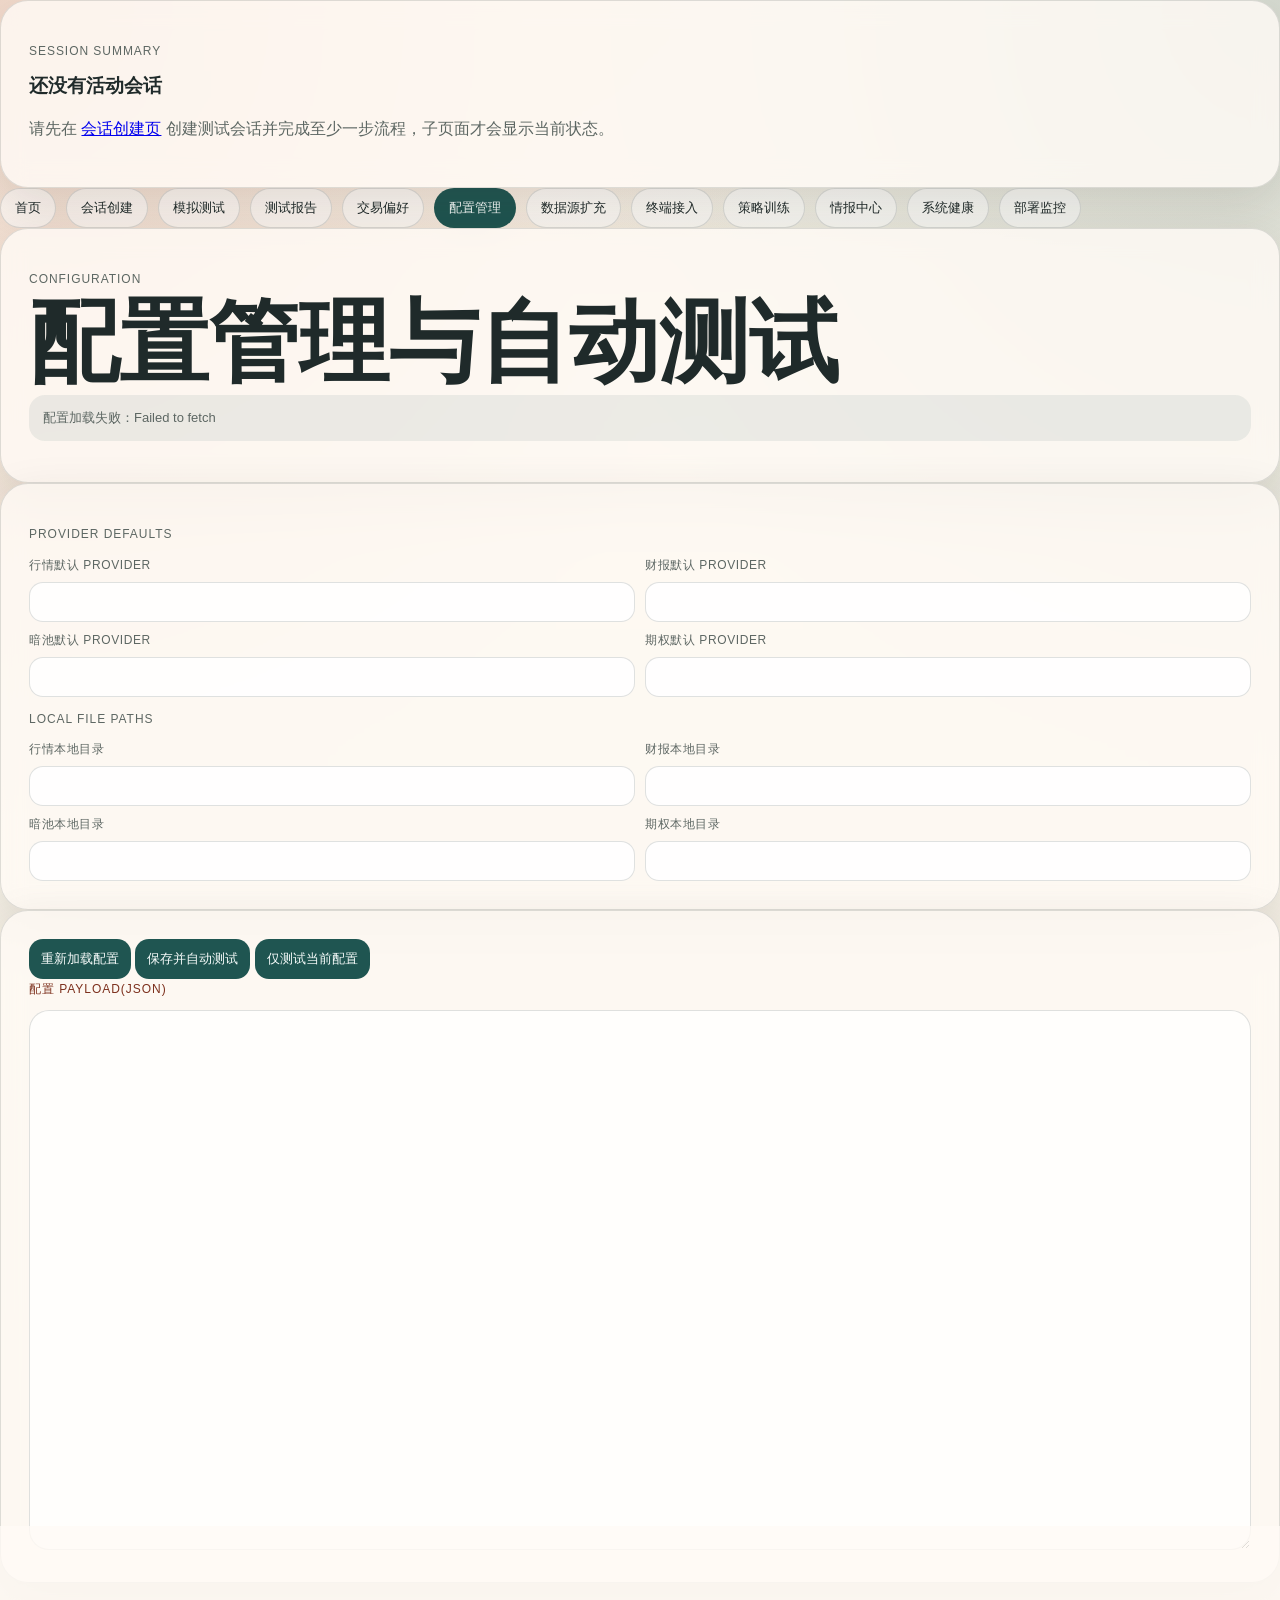
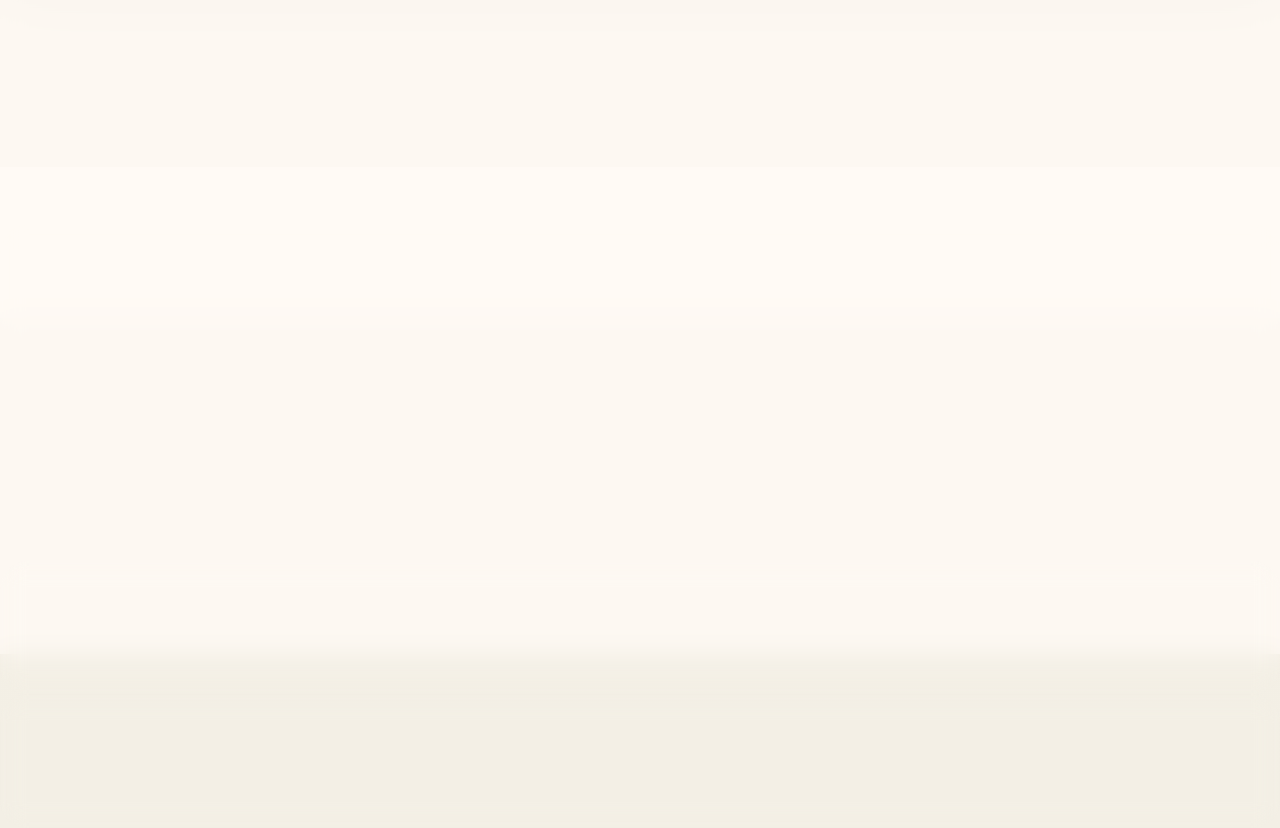
==== src/sentinel_alpha/webapp/static/pages/configuration.html @ 7ab1cf51 "个人交易助手" ====
<!doctype html>
<html lang="zh-CN">
<head>
  <meta charset="utf-8" />
  <meta name="viewport" content="width=device-width, initial-scale=1" />
  <title>配置管理 | Sentinel-Alpha</title>
  <link rel="stylesheet" href="../styles.css" />
</head>
<body>
  <main class="page-shell">
    <section data-shell="summary"></section>
    <nav class="shell-nav" data-shell="nav"></nav>

    <section class="panel">
      <p class="eyebrow">Configuration</p>
      <h1>配置管理与自动测试</h1>
      <p class="profiler-note" id="config-note">加载当前配置中。</p>
    </section>

    <section class="panel">
      <p class="eyebrow">Provider Defaults</p>
      <div class="trade-config">
        <label class="config-field">
          <span>行情默认 Provider</span>
          <input id="cfg-market-default" type="text" value="" />
        </label>
        <label class="config-field">
          <span>财报默认 Provider</span>
          <input id="cfg-fundamentals-default" type="text" value="" />
        </label>
        <label class="config-field">
          <span>暗池默认 Provider</span>
          <input id="cfg-dark-pool-default" type="text" value="" />
        </label>
        <label class="config-field">
          <span>期权默认 Provider</span>
          <input id="cfg-options-default" type="text" value="" />
        </label>
      </div>
      <p class="eyebrow">Local File Paths</p>
      <div class="trade-config">
        <label class="config-field">
          <span>行情本地目录</span>
          <input id="cfg-market-local-path" type="text" value="" />
        </label>
        <label class="config-field">
          <span>财报本地目录</span>
          <input id="cfg-fundamentals-local-path" type="text" value="" />
        </label>
        <label class="config-field">
          <span>暗池本地目录</span>
          <input id="cfg-dark-pool-local-path" type="text" value="" />
        </label>
        <label class="config-field">
          <span>期权本地目录</span>
          <input id="cfg-options-local-path" type="text" value="" />
        </label>
      </div>
    </section>

    <section class="panel">
      <div class="button-row">
        <button id="reload-config">重新加载配置</button>
        <button id="save-config">保存并自动测试</button>
        <button id="test-config">仅测试当前配置</button>
      </div>
      <label for="config-editor" class="eyebrow">配置 Payload(JSON)</label>
      <textarea id="config-editor" class="config-editor" spellcheck="false"></textarea>
    </section>

    <section class="panel">
      <p class="eyebrow">Single Checks</p>
      <h2>单项测试</h2>
      <div class="button-row">
        <button id="test-sec-provider">只测 SEC</button>
        <button id="test-finra-provider">只测 FINRA</button>
        <button id="test-yahoo-options-provider">只测 Yahoo Options</button>
      </div>
      <ul id="config-single-test-results" class="result-list">
        <li>等待单项测试。</li>
      </ul>
    </section>

    <section class="panel">
      <p class="eyebrow">Generated Source Candidates</p>
      <h2>数据源扩充候选项</h2>
      <p class="profiler-note">这里会自动展示“数据源扩充页”生成的适配器候选，可一键挂入配置，或直接设为该分类默认 Provider。</p>
      <div id="config-generated-candidates" class="candidate-grid">
        <article class="candidate-card">
          <strong>当前还没有候选项。</strong>
          <p>请先到数据源扩充页生成至少一个适配器方案。</p>
        </article>
      </div>
    </section>

    <section class="two-column-grid">
      <section class="panel">
        <p class="eyebrow">Validation Summary</p>
        <ul id="config-validation-summary" class="result-list">
          <li>等待配置测试。</li>
        </ul>
      </section>
      <section class="panel">
        <p class="eyebrow">Validation Checks</p>
        <ul id="config-validation-checks" class="result-list">
          <li>等待配置测试。</li>
        </ul>
      </section>
    </section>
  </main>
  <script src="../session-shell.js"></script>
  <script src="../page-configuration.js"></script>
</body>
</html>
---- src/sentinel_alpha/webapp/static/styles.css ----
:root {
  --bg: #f3efe5;
  --panel: rgba(255, 251, 245, 0.8);
  --ink: #1f2a2a;
  --muted: #5d6763;
  --line: rgba(31, 42, 42, 0.14);
  --accent: #c85c3f;
  --accent-deep: #7c2f1c;
  --sand: #dfc9a2;
  --teal: #1f5551;
  --shadow: 0 18px 50px rgba(50, 42, 31, 0.12);
}

* {
  box-sizing: border-box;
}

body {
  margin: 0;
  font-family: "Noto Sans SC", sans-serif;
  color: var(--ink);
  background:
    radial-gradient(circle at top left, rgba(200, 92, 63, 0.18), transparent 30%),
    radial-gradient(circle at top right, rgba(31, 85, 81, 0.16), transparent 28%),
    linear-gradient(180deg, #f8f3e8 0%, var(--bg) 100%);
}

.page {
  width: min(1180px, calc(100% - 32px));
  margin: 0 auto;
  padding: 40px 0 72px;
}

.shell-header {
  display: grid;
  gap: 16px;
  margin-bottom: 24px;
}

.shell-nav {
  display: flex;
  flex-wrap: wrap;
  gap: 10px;
}

.shell-link {
  text-decoration: none;
  color: var(--ink);
  border: 1px solid var(--line);
  border-radius: 999px;
  padding: 10px 14px;
  background: rgba(255, 255, 255, 0.58);
  font-family: "Space Grotesk", sans-serif;
  font-size: 13px;
}

.shell-link-active {
  background: var(--teal);
  color: #f6fbf9;
  border-color: transparent;
}

.shell-summary-panel {
  display: grid;
  gap: 18px;
}

.shell-kv-grid {
  display: grid;
  grid-template-columns: repeat(2, minmax(0, 1fr));
  gap: 14px;
}

.shell-kv-grid span {
  display: block;
  font-size: 12px;
  color: var(--muted);
  text-transform: uppercase;
  letter-spacing: 0.08em;
  font-family: "Space Grotesk", sans-serif;
}

.shell-kv-grid strong {
  display: block;
  margin-top: 6px;
  font-size: 14px;
  line-height: 1.5;
  word-break: break-word;
}

.page-grid {
  display: grid;
  gap: 24px;
}

.hero,
.grid,
.panel {
  animation: rise 0.7s ease both;
}

.hero {
  display: grid;
  grid-template-columns: 1.4fr 0.9fr;
  gap: 24px;
  align-items: stretch;
  margin-bottom: 24px;
}

.hero-copy,
.hero-panel,
.panel {
  border: 1px solid var(--line);
  border-radius: 28px;
  background: var(--panel);
  backdrop-filter: blur(12px);
  box-shadow: var(--shadow);
}

.hero-copy {
  padding: 36px;
}

.brand-lockup,
.shell-brand {
  display: flex;
  align-items: center;
  gap: 16px;
}

.brand-logo {
  width: 88px;
  height: 88px;
  object-fit: cover;
  border-radius: 22px;
  border: 1px solid rgba(31, 42, 42, 0.08);
  box-shadow: 0 10px 24px rgba(31, 42, 42, 0.12);
  background: rgba(255, 255, 255, 0.65);
}

.shell-logo {
  width: 56px;
  height: 56px;
  object-fit: cover;
  border-radius: 16px;
  border: 1px solid rgba(31, 42, 42, 0.08);
  box-shadow: 0 8px 20px rgba(31, 42, 42, 0.1);
  background: rgba(255, 255, 255, 0.65);
}

.eyebrow,
.metric-label {
  font-family: "Space Grotesk", sans-serif;
  text-transform: uppercase;
  letter-spacing: 0.08em;
  color: var(--accent-deep);
  font-size: 12px;
}

h1,
h2,
h3 {
  font-family: "Space Grotesk", sans-serif;
  margin: 0;
}

h1 {
  font-size: clamp(48px, 7vw, 92px);
  line-height: 0.92;
  margin-top: 12px;
}

h2 {
  font-size: 28px;
  margin-bottom: 18px;
}

.hero-text,
.panel p,
li,
td,
th {
  color: var(--muted);
  line-height: 1.7;
}

.hero-text {
  max-width: 62ch;
  font-size: 17px;
  margin: 18px 0 0;
}

.hero-tags {
  display: flex;
  flex-wrap: wrap;
  gap: 10px;
  margin-top: 22px;
}

.hero-tags span {
  border: 1px solid var(--line);
  border-radius: 999px;
  padding: 10px 14px;
  background: rgba(255, 255, 255, 0.45);
  font-family: "Space Grotesk", sans-serif;
  font-size: 13px;
}

.hero-panel {
  display: grid;
  gap: 16px;
  padding: 24px;
}

.metric-card {
  padding: 20px;
  border-radius: 22px;
  background: linear-gradient(180deg, rgba(255, 255, 255, 0.72), rgba(250, 241, 229, 0.88));
  border: 1px solid rgba(31, 42, 42, 0.08);
}

.metric-card strong {
  display: block;
  margin-top: 10px;
  font-family: "Space Grotesk", sans-serif;
  font-size: 26px;
  color: var(--ink);
}

.grid {
  display: grid;
  gap: 24px;
  margin-bottom: 24px;
}

.two-up,
.architecture-grid {
  grid-template-columns: repeat(2, minmax(0, 1fr));
}

.panel {
  padding: 28px;
}

.candidate-grid {
  display: grid;
  gap: 16px;
}

.candidate-card {
  border: 1px solid var(--line);
  border-radius: 22px;
  padding: 18px;
  background: rgba(255, 255, 255, 0.58);
}

.candidate-card h3,
.candidate-card strong {
  color: var(--ink);
}

.code-block {
  margin: 0;
  padding: 16px;
  border-radius: 20px;
  border: 1px solid var(--line);
  background: rgba(27, 35, 35, 0.94);
  color: #eef7f3;
  overflow: auto;
  white-space: pre-wrap;
  word-break: break-word;
  font: 12px/1.6 "SFMono-Regular", "Menlo", monospace;
}

.compact-editor {
  min-height: 180px;
}

.flow-list,
.agent-list {
  margin: 0;
  padding-left: 20px;
}

.agent-list {
  columns: 2;
}

.section-head {
  display: flex;
  justify-content: space-between;
  gap: 20px;
  align-items: end;
  margin-bottom: 18px;
}

.storage-table-wrap {
  overflow-x: auto;
}

.module-card-grid {
  display: grid;
  grid-template-columns: repeat(3, minmax(0, 1fr));
  gap: 18px;
}

.module-card {
  display: block;
  text-decoration: none;
  color: inherit;
  border: 1px solid var(--line);
  border-radius: 24px;
  background: rgba(255, 255, 255, 0.58);
  padding: 22px;
  box-shadow: var(--shadow);
  transition: transform 120ms ease, border-color 120ms ease, background 120ms ease;
}

.module-card:hover {
  transform: translateY(-2px);
  border-color: rgba(31, 85, 81, 0.25);
  background: rgba(255, 255, 255, 0.72);
}

.storage-table {
  width: 100%;
  border-collapse: collapse;
}

.storage-table th,
.storage-table td {
  text-align: left;
  padding: 16px 14px;
  border-bottom: 1px solid var(--line);
}

.storage-table thead th {
  color: var(--ink);
  font-family: "Space Grotesk", sans-serif;
  font-size: 14px;
}

.accent {
  background: linear-gradient(135deg, rgba(31, 85, 81, 0.92), rgba(23, 49, 64, 0.94));
}

.accent h2,
.accent p {
  color: #eef6f2;
}

.accent-soft {
  background: linear-gradient(135deg, rgba(200, 92, 63, 0.92), rgba(124, 47, 28, 0.92));
}

.accent-soft h2,
.accent-soft p {
  color: #fff6f0;
}

.simulator-panel {
  margin-top: 24px;
  padding: 22px;
}

.workflow-panel {
  margin-top: 24px;
}

.flow-steps {
  margin-bottom: 24px;
}

.api-status-bar {
  display: flex;
  align-items: center;
  flex-wrap: wrap;
  gap: 14px;
  margin-bottom: 18px;
}

.button-disabled {
  opacity: 0.45;
  cursor: not-allowed;
  pointer-events: none;
}

.check-grid {
  display: grid;
  grid-template-columns: repeat(2, minmax(0, 1fr));
  gap: 16px;
}

.timeline-grid {
  display: grid;
  gap: 14px;
  margin-top: 14px;
}

.timeline-card {
  border: 1px solid var(--line);
  border-left: 4px solid var(--accent);
  border-radius: 18px;
  padding: 16px 18px;
  background: rgba(255, 255, 255, 0.7);
}

.timeline-card strong {
  display: block;
  color: var(--ink);
  margin-bottom: 8px;
}

.timeline-card p {
  margin: 6px 0;
}

.check-card {
  border: 1px solid var(--line);
  border-radius: 20px;
  padding: 18px;
  background: rgba(255, 255, 255, 0.68);
}

.check-head {
  display: flex;
  justify-content: space-between;
  gap: 12px;
  align-items: center;
  margin-bottom: 8px;
}

.check-summary,
.check-label,
.check-empty {
  margin: 8px 0;
}

.check-label {
  font-family: "Space Grotesk", sans-serif;
  color: var(--accent-deep);
  font-size: 12px;
  text-transform: uppercase;
  letter-spacing: 0.08em;
}

.check-list {
  margin: 8px 0 0;
  padding-left: 18px;
}

.check-pass {
  border-color: rgba(31, 85, 81, 0.18);
}

.check-warning {
  border-color: rgba(200, 92, 63, 0.3);
}

.check-fail {
  border-color: rgba(124, 47, 28, 0.38);
  background: rgba(255, 244, 240, 0.84);
}

.success-chip {
  background: var(--teal);
}

.warn-chip {
  background: #c85c3f;
}

.danger-chip {
  background: #7c2f1c;
}

.workflow-grid {
  display: grid;
  grid-template-columns: repeat(2, minmax(0, 1fr));
  gap: 24px;
  margin-bottom: 24px;
}

.simulator-head {
  margin-bottom: 18px;
}

.simulator-toolbar {
  display: flex;
  justify-content: space-between;
  gap: 18px;
  align-items: center;
  margin-bottom: 24px;
}

.scenario-picker {
  display: grid;
  gap: 8px;
  font-family: "Space Grotesk", sans-serif;
  font-size: 13px;
}

.scenario-picker select {
  min-width: 240px;
  border-radius: 14px;
  border: 1px solid var(--line);
  padding: 12px 14px;
  background: rgba(255, 255, 255, 0.65);
  color: var(--ink);
  font: inherit;
}

.config-field select {
  border-radius: 14px;
  border: 1px solid var(--line);
  padding: 12px 14px;
  background: rgba(255, 255, 255, 0.72);
  color: var(--ink);
  font-family: "Space Grotesk", sans-serif;
  font-size: 15px;
}

.chip-row {
  display: flex;
  flex-wrap: wrap;
  gap: 10px;
}

.status-chip {
  border-radius: 999px;
  padding: 10px 14px;
  background: var(--teal);
  color: #f6fbf9;
  font-family: "Space Grotesk", sans-serif;
  font-size: 13px;
}

.muted-chip {
  background: rgba(200, 92, 63, 0.92);
}

.outline-chip {
  background: transparent;
  color: var(--ink);
  border: 1px solid var(--line);
}

.simulator-grid,
.simulation-bottom {
  grid-template-columns: minmax(0, 1.45fr) minmax(320px, 0.85fr);
  align-items: start;
  margin-bottom: 18px;
}

.chart-mode-switch {
  display: flex;
  gap: 10px;
  align-items: center;
}

.chart-mode-button {
  border: 1px solid var(--line);
  background: rgba(255, 255, 255, 0.72);
  color: var(--ink);
  border-radius: 999px;
  padding: 10px 16px;
  font-family: "Space Grotesk", sans-serif;
  font-size: 13px;
  cursor: pointer;
}

.chart-mode-button.active {
  background: var(--ink);
  color: #fff;
  border-color: var(--ink);
}

.simulation-stage,
.control-panel {
  background: rgba(255, 251, 245, 0.88);
}

.simulation-stage {
  padding: 22px;
}

.chart-head,
.timeline-meta,
.noise-meta,
.metric-strip,
.profile-grid {
  display: flex;
  justify-content: space-between;
  gap: 14px;
}

.chart-head {
  align-items: start;
  margin-bottom: 14px;
}

.stage-stats {
  display: grid;
  grid-template-columns: repeat(3, minmax(70px, 1fr));
  gap: 10px;
}

.stage-stats span,
.mini-metric span,
.profile-item span {
  display: block;
  color: var(--muted);
  font-size: 12px;
  text-transform: uppercase;
  letter-spacing: 0.05em;
}

.stage-stats strong,
.mini-metric strong,
.profile-item strong {
  display: block;
  margin-top: 6px;
  font-family: "Space Grotesk", sans-serif;
  font-size: 18px;
  color: var(--ink);
}

.chart-shell {
  border: 1px solid var(--line);
  border-radius: 20px;
  padding: 10px;
  background: linear-gradient(180deg, rgba(255,255,255,0.78), rgba(246,239,228,0.82));
}

.chart-legend {
  display: flex;
  flex-wrap: wrap;
  gap: 12px;
  margin-bottom: 10px;
  font-family: "Space Grotesk", sans-serif;
  font-size: 12px;
  color: var(--muted);
}

.legend-item {
  display: inline-flex;
  align-items: center;
  gap: 8px;
}

.legend-swatch {
  width: 14px;
  height: 14px;
  border-radius: 4px;
  display: inline-block;
}

.legend-swatch.bullish {
  background: #1f5551;
}

.legend-swatch.bearish {
  background: #c85c3f;
}

.legend-swatch.volume {
  background: #85735f;
}

#price-chart {
  width: 100%;
  height: auto;
  display: block;
  cursor: crosshair;
}

#campaign-chart {
  width: 100%;
  height: auto;
  display: block;
  cursor: pointer;
}

.timeline-meta {
  margin-top: 12px;
  color: var(--muted);
  font-size: 13px;
}

.control-panel {
  display: block;
  padding: 0;
  background: transparent;
  border: 0;
  box-shadow: none;
}

.noise-card,
.headline-card,
.discussion-card,
.action-card,
.impact-card,
.result-card,
.mini-metric,
.profile-item {
  border: 1px solid var(--line);
  border-radius: 20px;
  background: rgba(255, 255, 255, 0.66);
  padding: 18px 18px 16px;
}

.action-card {
  position: sticky;
  top: 16px;
  background: linear-gradient(180deg, rgba(255,255,255,0.92), rgba(247,241,232,0.92));
  box-shadow: 0 12px 30px rgba(50, 42, 31, 0.1);
}

.noise-card strong {
  display: block;
  margin-top: 8px;
  font-size: 22px;
}

.headline-feed,
.discussion-feed {
  display: grid;
  gap: 10px;
  margin-top: 12px;
  max-height: 220px;
  overflow: auto;
  padding-right: 4px;
}

.headline-item,
.discussion-item {
  border: 1px solid var(--line);
  border-radius: 16px;
  padding: 14px;
  background: linear-gradient(180deg, rgba(255, 255, 255, 0.9), rgba(250, 246, 239, 0.92));
}

.headline-item strong,
.discussion-item strong {
  display: block;
  color: var(--ink);
  font-size: 15px;
  margin-bottom: 6px;
  line-height: 1.45;
}

.headline-item p,
.discussion-item p {
  margin: 0;
  font-size: 13px;
  line-height: 1.6;
}

.headline-item.positive,
.discussion-item.positive {
  border-color: rgba(31, 85, 81, 0.28);
  background: rgba(238, 248, 245, 0.92);
}

.headline-item.negative,
.discussion-item.negative {
  border-color: rgba(200, 92, 63, 0.32);
  background: rgba(255, 244, 240, 0.94);
}

.headline-item.neutral,
.discussion-item.neutral {
  border-color: rgba(133, 115, 95, 0.28);
  background: rgba(251, 248, 242, 0.92);
}

.item-meta {
  display: flex;
  justify-content: space-between;
  gap: 12px;
  margin-top: 8px;
  color: var(--muted);
  font-size: 12px;
  font-family: "Space Grotesk", sans-serif;
}

.feed-head {
  display: flex;
  justify-content: space-between;
  align-items: center;
  gap: 10px;
  margin-bottom: 8px;
}

.feed-source,
.feed-tag,
.feed-handle {
  display: inline-flex;
  align-items: center;
  border-radius: 999px;
  padding: 4px 8px;
  font-family: "Space Grotesk", sans-serif;
  font-size: 11px;
  line-height: 1;
}

.feed-source {
  color: var(--accent-deep);
  background: rgba(200, 92, 63, 0.12);
}

.feed-tag {
  color: var(--teal);
  background: rgba(31, 85, 81, 0.12);
}

.feed-handle {
  color: var(--muted);
  background: rgba(133, 115, 95, 0.12);
}

.impact-card strong {
  display: block;
  margin-top: 8px;
  font-size: 18px;
  color: var(--ink);
}

.noise-meta {
  margin-top: 14px;
  font-family: "Space Grotesk", sans-serif;
  font-size: 12px;
  color: var(--accent-deep);
}

.action-buttons {
  display: grid;
  grid-template-columns: repeat(3, minmax(0, 1fr));
  gap: 10px;
  margin-top: 14px;
}

.trade-config {
  display: grid;
  grid-template-columns: repeat(2, minmax(0, 1fr));
  gap: 10px;
  margin-top: 12px;
}

.config-field {
  display: grid;
  gap: 8px;
}

.config-field span {
  color: var(--muted);
  font-size: 12px;
  text-transform: uppercase;
  letter-spacing: 0.05em;
}

.config-field input {
  border-radius: 14px;
  border: 1px solid var(--line);
  padding: 11px 12px;
  background: rgba(255, 255, 255, 0.84);
  color: var(--ink);
  font-family: "Space Grotesk", sans-serif;
  font-size: 14px;
}

.action-buttons.secondary {
  grid-template-columns: repeat(2, minmax(0, 1fr));
}

.compact-actions {
  margin-top: 0;
  margin-bottom: 12px;
}

button {
  border: 0;
  border-radius: 14px;
  padding: 11px 12px;
  background: var(--teal);
  color: #f7fcfb;
  font-family: "Space Grotesk", sans-serif;
  font-size: 13px;
  cursor: pointer;
  transition: transform 120ms ease, opacity 120ms ease, background 120ms ease;
}

button:hover {
  transform: translateY(-1px);
  opacity: 0.94;
}

button[data-action="SELL"] {
  background: var(--accent);
}

button[data-action="HOLD"],
#reset-sim {
  background: #85735f;
}

.metric-strip,
.profile-grid {
  display: grid;
  grid-template-columns: repeat(4, minmax(0, 1fr));
  gap: 12px;
}

.tape-strip {
  margin-top: 16px;
}

.profile-grid {
  grid-template-columns: repeat(4, minmax(0, 1fr));
  margin-top: 16px;
}

.profiler-note {
  margin-top: 12px;
  padding: 12px 14px;
  border-radius: 16px;
  background: rgba(31, 85, 81, 0.08);
  font-size: 13px;
}

.compact-note {
  margin-top: 12px;
}

.log-table-wrap {
  overflow-x: auto;
  margin-top: 18px;
}

.log-table {
  width: 100%;
  border-collapse: collapse;
}

.log-table th,
.log-table td {
  text-align: left;
  padding: 10px 8px;
  border-bottom: 1px solid var(--line);
  color: var(--muted);
}

.log-table th {
  color: var(--ink);
  font-family: "Space Grotesk", sans-serif;
  font-size: 13px;
}

.result-panel {
  margin-top: 24px;
}

.result-summary {
  display: grid;
  grid-template-columns: repeat(4, minmax(0, 1fr));
  gap: 14px;
  margin-top: 16px;
}

.result-card span {
  display: block;
  color: var(--muted);
  font-size: 12px;
  text-transform: uppercase;
  letter-spacing: 0.05em;
}

.result-card strong {
  display: block;
  margin-top: 8px;
  font-family: "Space Grotesk", sans-serif;
  font-size: 22px;
  color: var(--ink);
}

.result-note {
  margin-top: 18px;
  padding: 14px 16px;
  border-radius: 16px;
  background: rgba(200, 92, 63, 0.08);
}

.result-list {
  margin: 16px 0 0;
  padding-left: 20px;
}

.json-panel {
  margin: 16px 0 0;
  padding: 18px;
  border-radius: 20px;
  border: 1px solid var(--line);
  background: rgba(31, 42, 42, 0.9);
  color: #e9f5f2;
  overflow-x: auto;
  font-size: 13px;
  line-height: 1.6;
  white-space: pre-wrap;
}

.config-editor {
  width: 100%;
  min-height: 540px;
  resize: vertical;
  margin-top: 12px;
  padding: 16px;
  border-radius: 20px;
  border: 1px solid var(--line);
  background: rgba(255, 255, 255, 0.72);
  color: var(--ink);
  font: 13px/1.6 "SFMono-Regular", "Menlo", "Monaco", monospace;
}

.check-label {
  margin: 10px 0 4px;
  color: var(--muted);
  font-size: 12px;
  text-transform: uppercase;
  letter-spacing: 0.05em;
}

.step-active {
  background: var(--teal);
  color: #f6fbf9;
  border-color: transparent;
}

.market-grid {
  display: grid;
  grid-template-columns: repeat(2, minmax(0, 1fr));
  gap: 16px;
  margin: 18px 0;
}

.impact-card p {
  margin: 6px 0;
}

.positive {
  color: var(--teal);
}

.negative {
  color: var(--accent-deep);
}

@keyframes rise {
  from {
    opacity: 0;
    transform: translateY(16px);
  }
  to {
    opacity: 1;
    transform: translateY(0);
  }
}

@media (max-width: 900px) {
  .hero,
  .two-up,
  .architecture-grid,
  .workflow-grid,
  .simulator-grid,
  .market-grid,
  .simulation-bottom,
  .check-grid,
  .module-card-grid {
    grid-template-columns: 1fr;
  }

  .section-head {
    display: block;
  }

  .agent-list {
    columns: 1;
  }

  h1 {
    line-height: 1;
  }

  .brand-lockup,
  .shell-brand {
    align-items: flex-start;
  }

  .simulator-toolbar,
  .chart-head,
  .timeline-meta,
  .api-status-bar {
    display: block;
  }

  .chip-row,
  .stage-stats,
  .metric-strip,
  .profile-grid,
  .result-summary,
  .trade-config,
  .action-buttons,
  .action-buttons.secondary {
    grid-template-columns: 1fr;
  }

  .action-card {
    position: static;
  }

  .scenario-picker select {
    min-width: 0;
    width: 100%;
  }
}
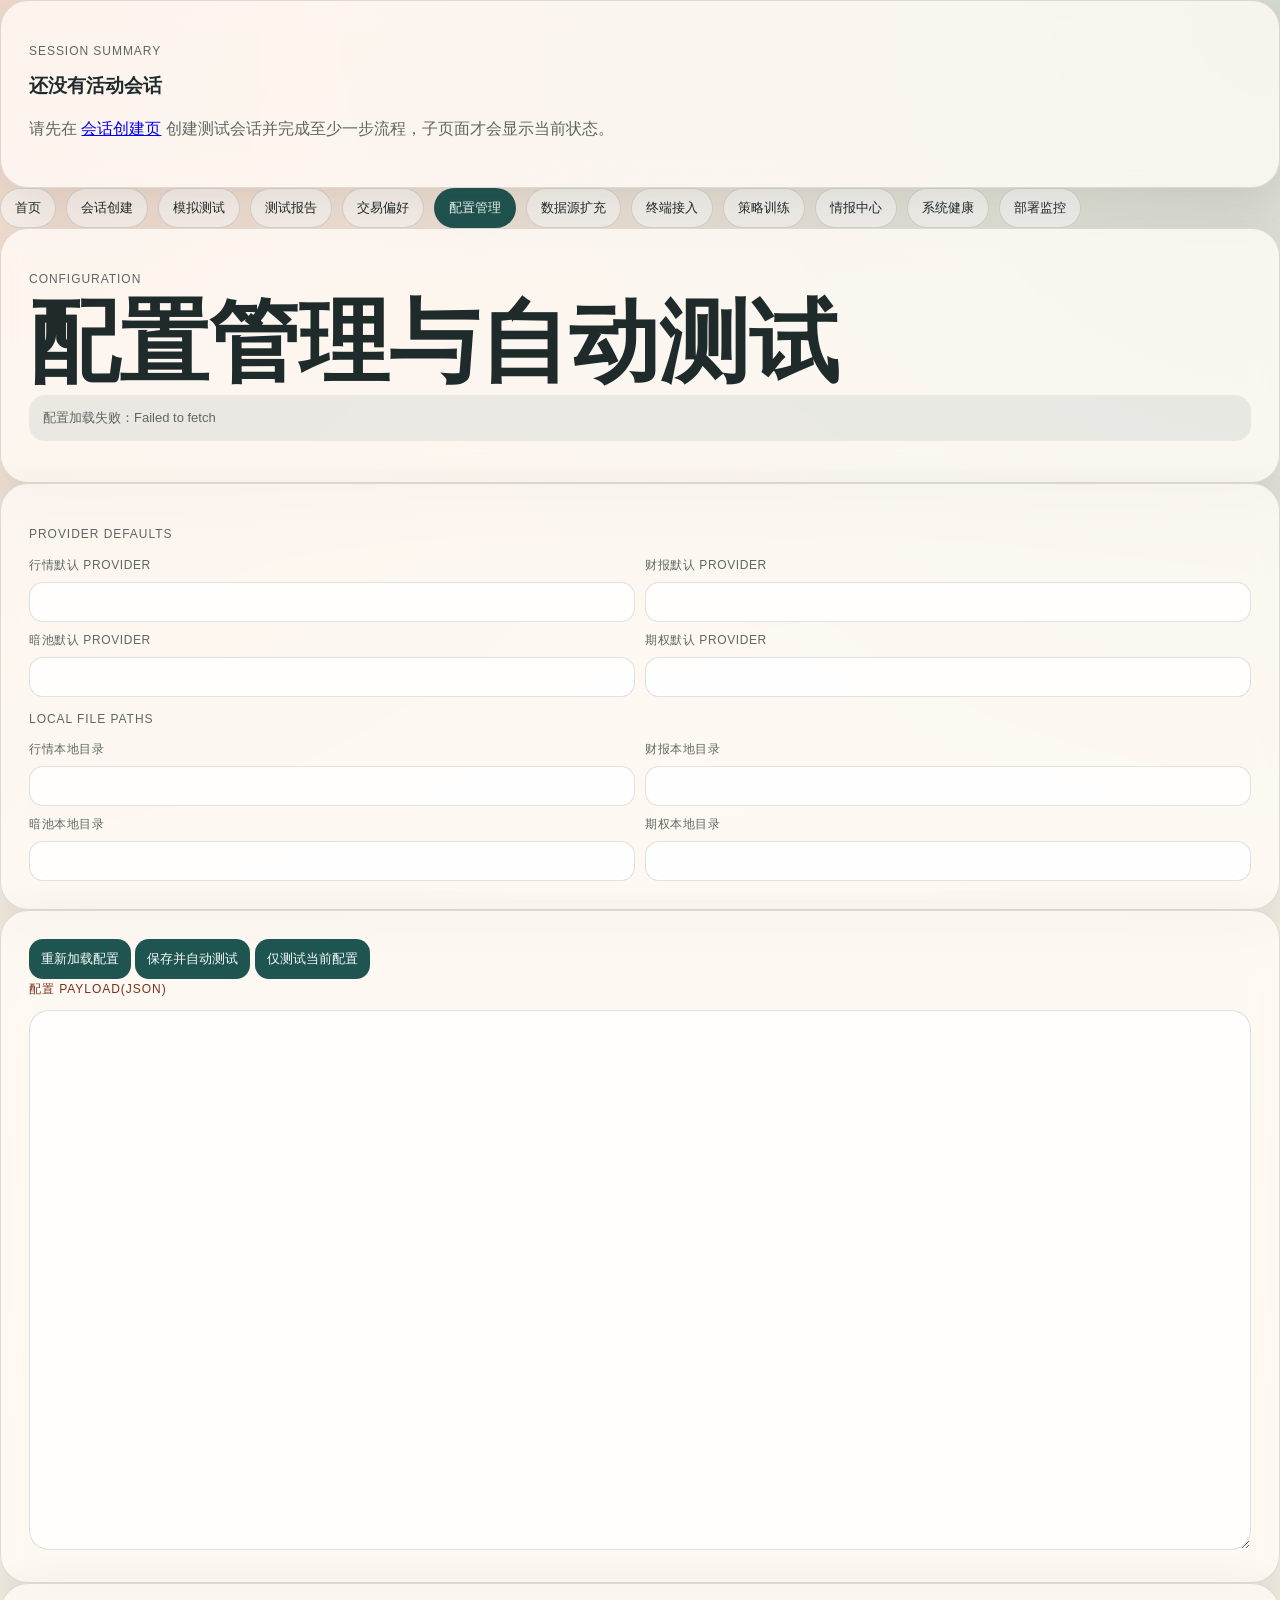
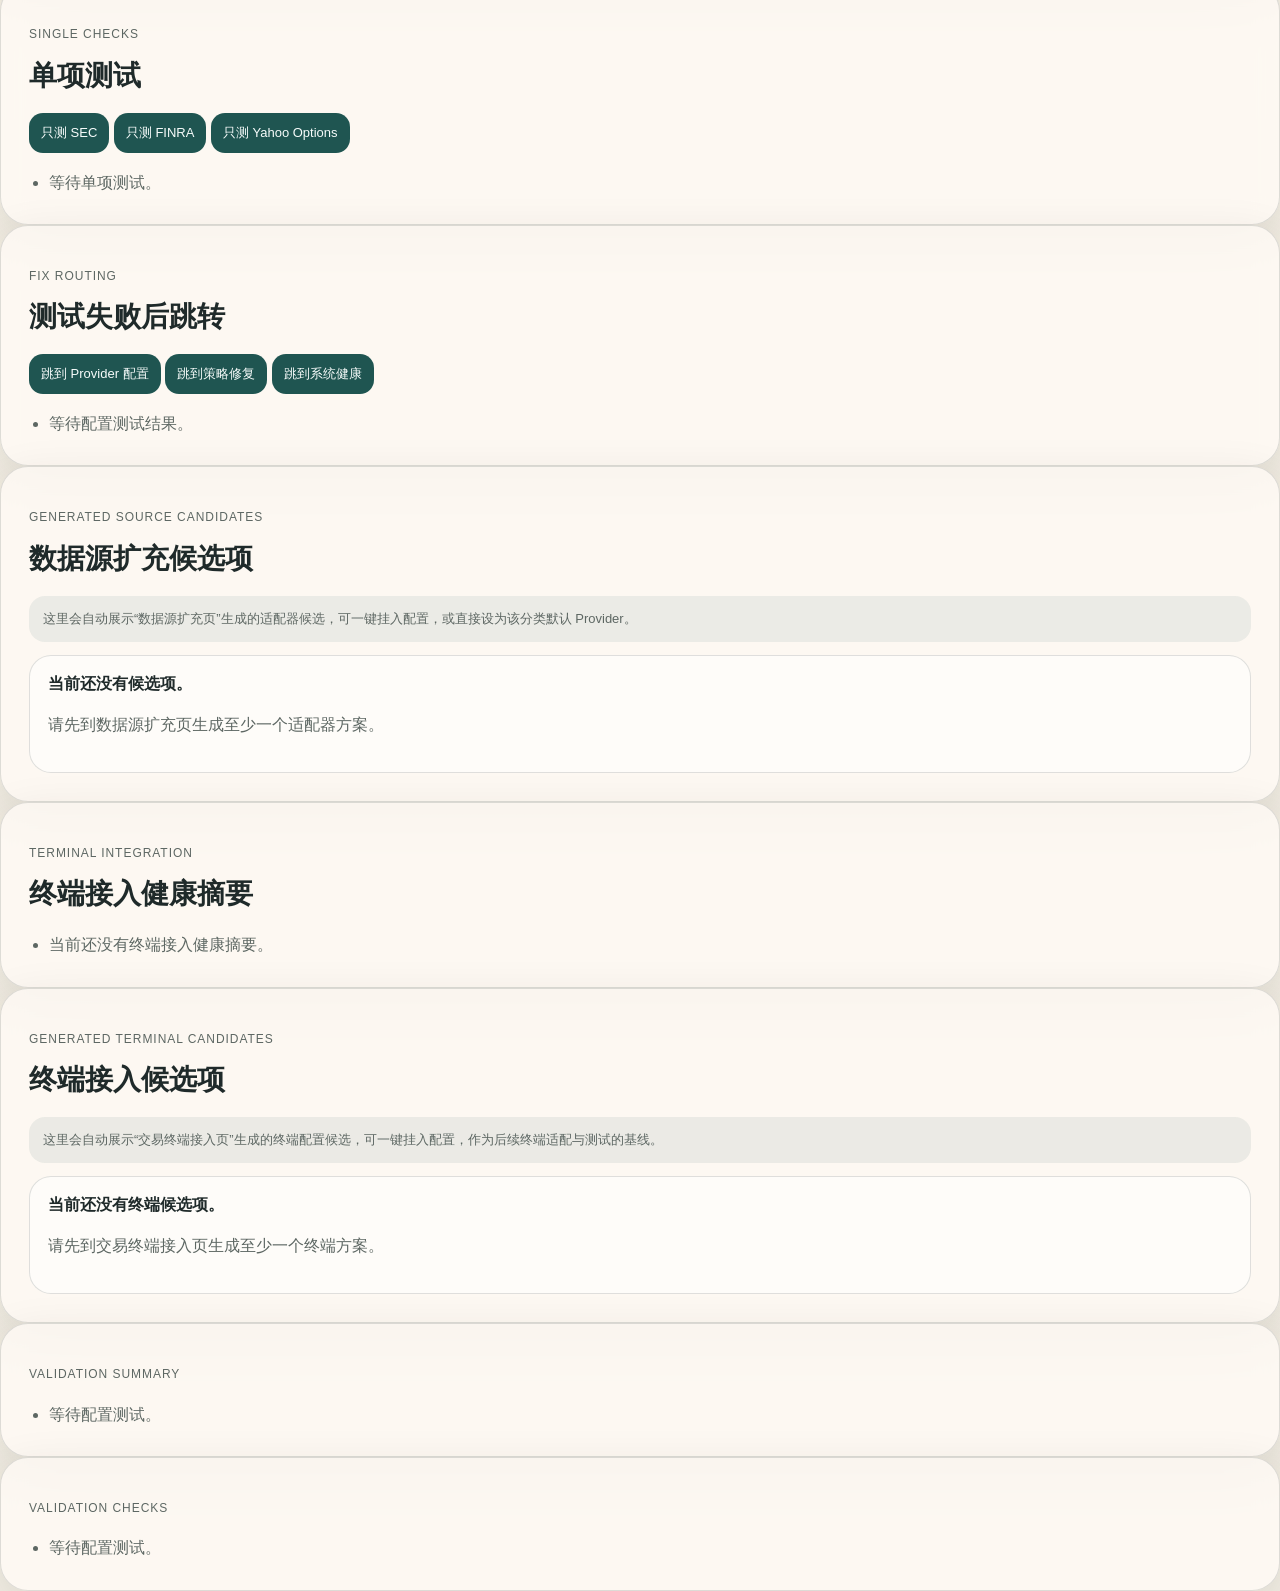
==== commit 89f4cd03: "个人交易助手" ====
--- a/src/sentinel_alpha/webapp/static/pages/configuration.html
+++ b/src/sentinel_alpha/webapp/static/pages/configuration.html
@@ -82,6 +82,19 @@
     </section>
 
     <section class="panel">
+      <p class="eyebrow">Fix Routing</p>
+      <h2>测试失败后跳转</h2>
+      <div class="button-row">
+        <button id="jump-config-to-providers">跳到 Provider 配置</button>
+        <button id="jump-config-to-strategy">跳到策略修复</button>
+        <button id="jump-config-to-health">跳到系统健康</button>
+      </div>
+      <ul id="config-fix-routing-list" class="result-list">
+        <li>等待配置测试结果。</li>
+      </ul>
+    </section>
+
+    <section class="panel">
       <p class="eyebrow">Generated Source Candidates</p>
       <h2>数据源扩充候选项</h2>
       <p class="profiler-note">这里会自动展示“数据源扩充页”生成的适配器候选，可一键挂入配置，或直接设为该分类默认 Provider。</p>
@@ -89,6 +102,26 @@
         <article class="candidate-card">
           <strong>当前还没有候选项。</strong>
           <p>请先到数据源扩充页生成至少一个适配器方案。</p>
+        </article>
+      </div>
+    </section>
+
+    <section class="panel">
+      <p class="eyebrow">Terminal Integration</p>
+      <h2>终端接入健康摘要</h2>
+      <ul id="config-terminal-health-list" class="result-list">
+        <li>当前还没有终端接入健康摘要。</li>
+      </ul>
+    </section>
+
+    <section class="panel">
+      <p class="eyebrow">Generated Terminal Candidates</p>
+      <h2>终端接入候选项</h2>
+      <p class="profiler-note">这里会自动展示“交易终端接入页”生成的终端配置候选，可一键挂入配置，作为后续终端适配与测试的基线。</p>
+      <div id="config-terminal-candidates" class="candidate-grid">
+        <article class="candidate-card">
+          <strong>当前还没有终端候选项。</strong>
+          <p>请先到交易终端接入页生成至少一个终端方案。</p>
         </article>
       </div>
     </section>
--- a/src/sentinel_alpha/webapp/static/styles.css
+++ b/src/sentinel_alpha/webapp/static/styles.css
@@ -115,6 +115,12 @@
   background: var(--panel);
   backdrop-filter: blur(12px);
   box-shadow: var(--shadow);
+}
+
+.panel-focus {
+  outline: 2px solid rgba(205, 78, 61, 0.48);
+  box-shadow: 0 0 0 6px rgba(205, 78, 61, 0.12), var(--shadow);
+  transition: box-shadow 0.22s ease, outline-color 0.22s ease;
 }
 
 .hero-copy {
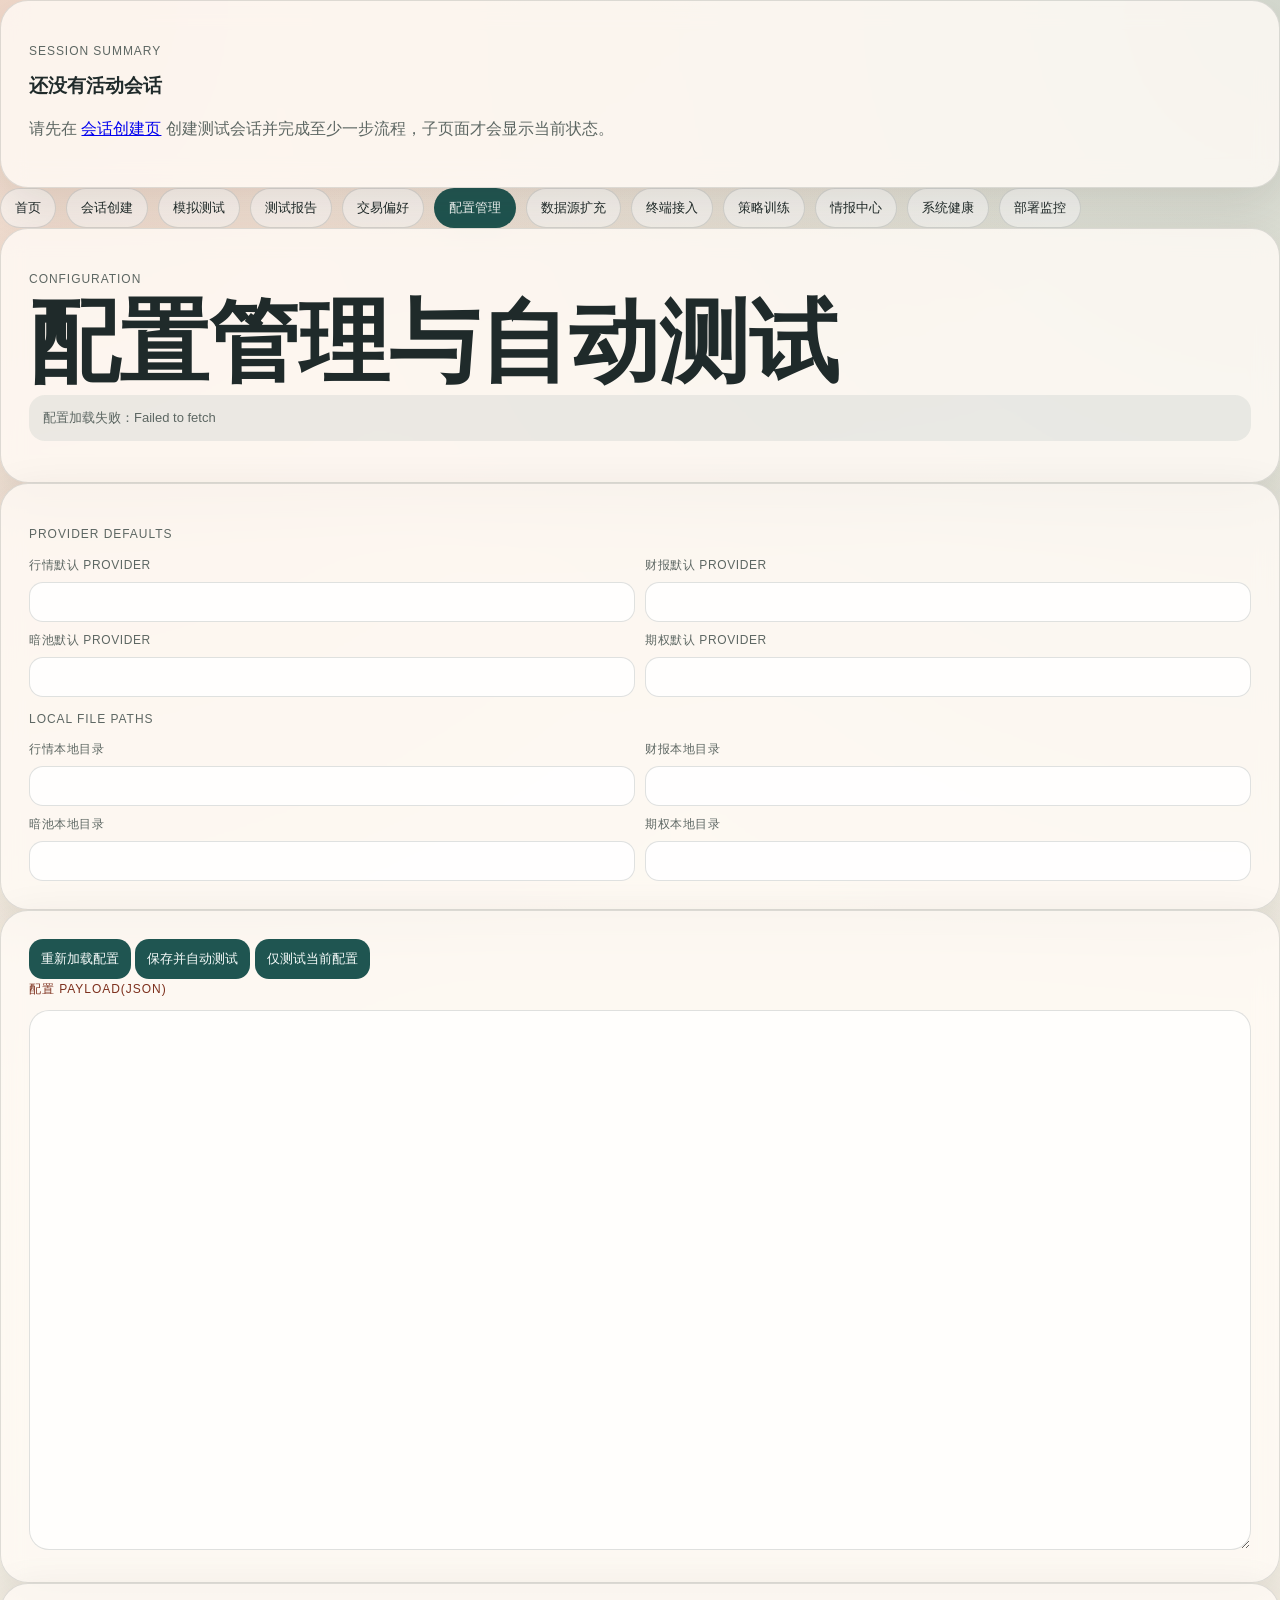
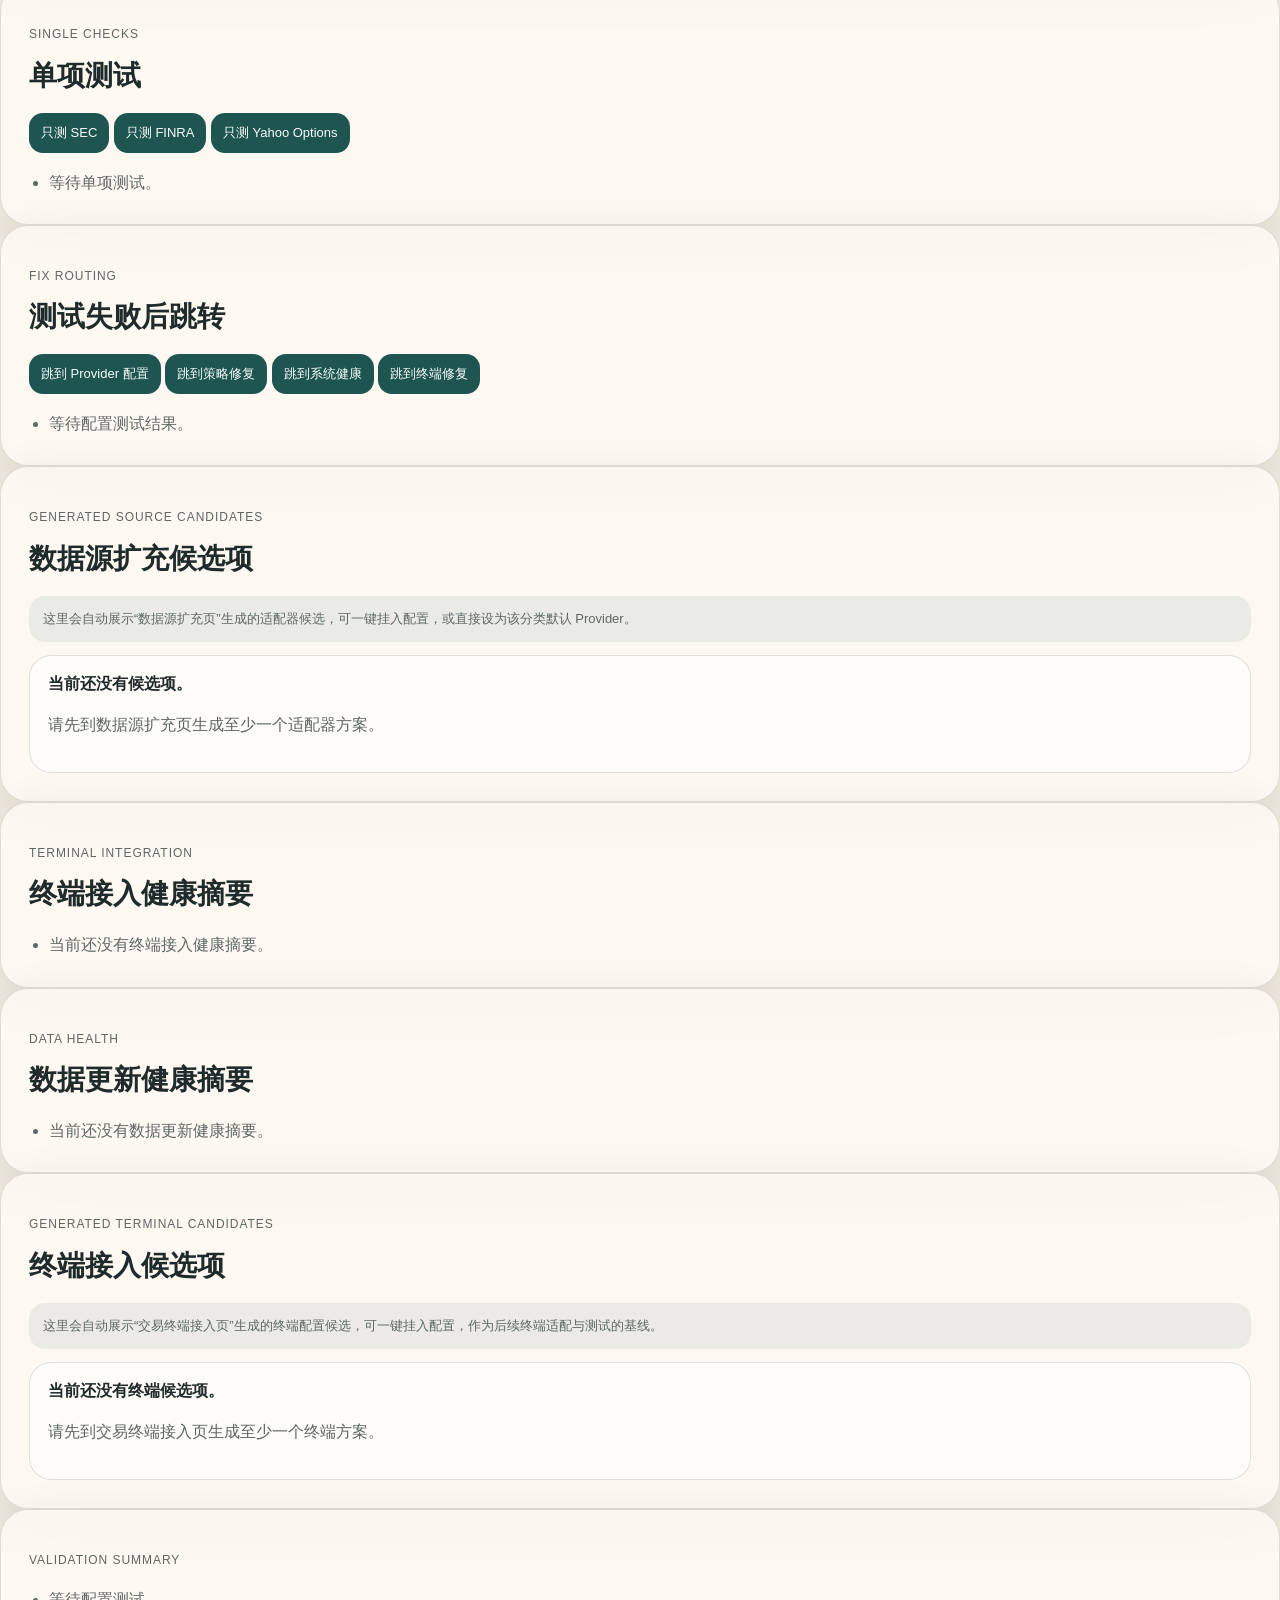
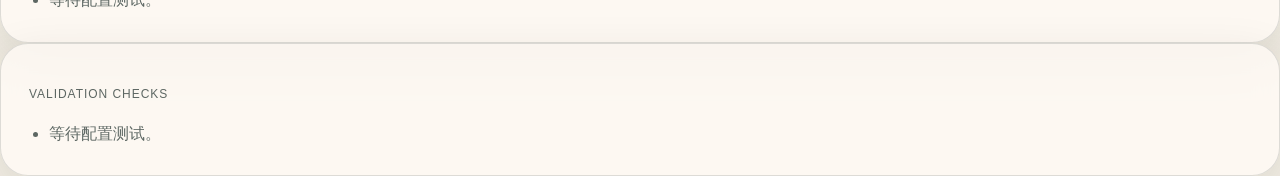
==== commit 4933ff55: "个人交易助手" ====
--- a/src/sentinel_alpha/webapp/static/pages/configuration.html
+++ b/src/sentinel_alpha/webapp/static/pages/configuration.html
@@ -88,6 +88,7 @@
         <button id="jump-config-to-providers">跳到 Provider 配置</button>
         <button id="jump-config-to-strategy">跳到策略修复</button>
         <button id="jump-config-to-health">跳到系统健康</button>
+        <button id="jump-config-to-terminal">跳到终端修复</button>
       </div>
       <ul id="config-fix-routing-list" class="result-list">
         <li>等待配置测试结果。</li>
@@ -111,6 +112,14 @@
       <h2>终端接入健康摘要</h2>
       <ul id="config-terminal-health-list" class="result-list">
         <li>当前还没有终端接入健康摘要。</li>
+      </ul>
+    </section>
+
+    <section class="panel">
+      <p class="eyebrow">Data Health</p>
+      <h2>数据更新健康摘要</h2>
+      <ul id="config-data-health-list" class="result-list">
+        <li>当前还没有数据更新健康摘要。</li>
       </ul>
     </section>
 
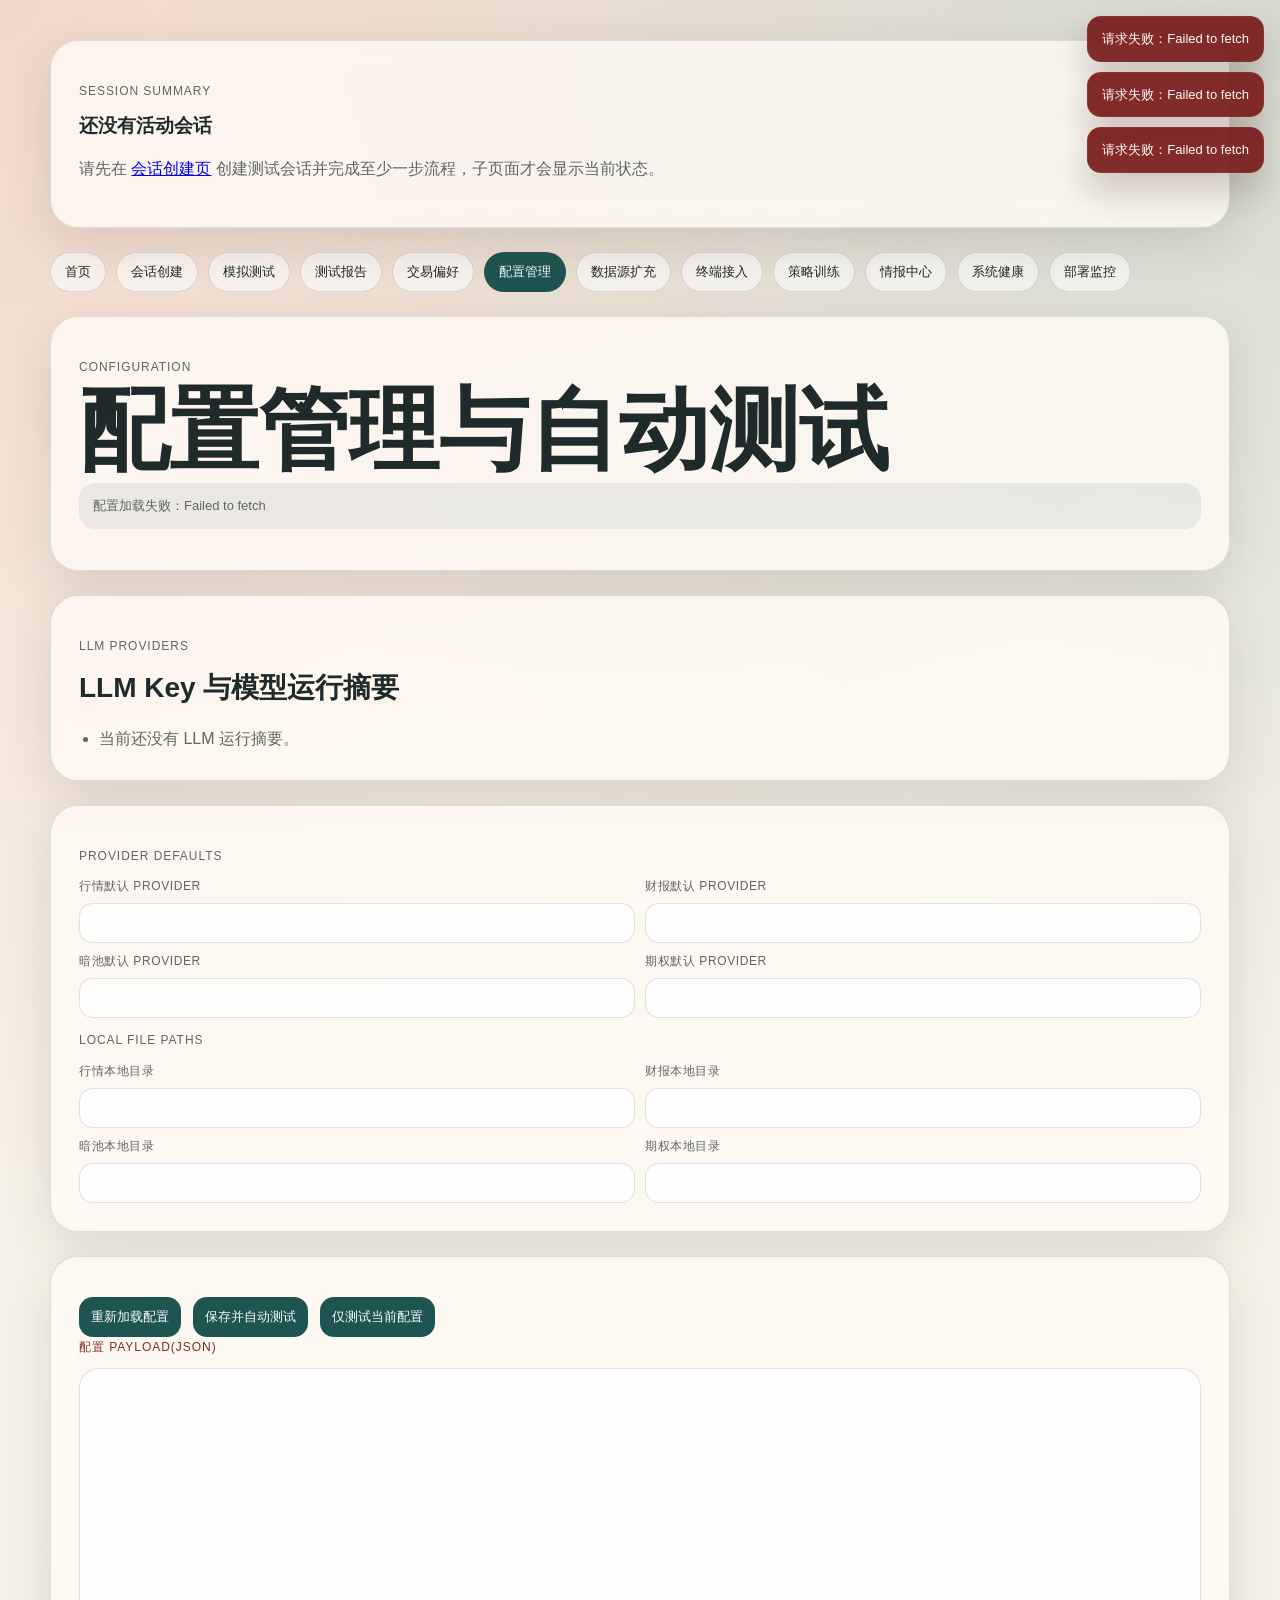
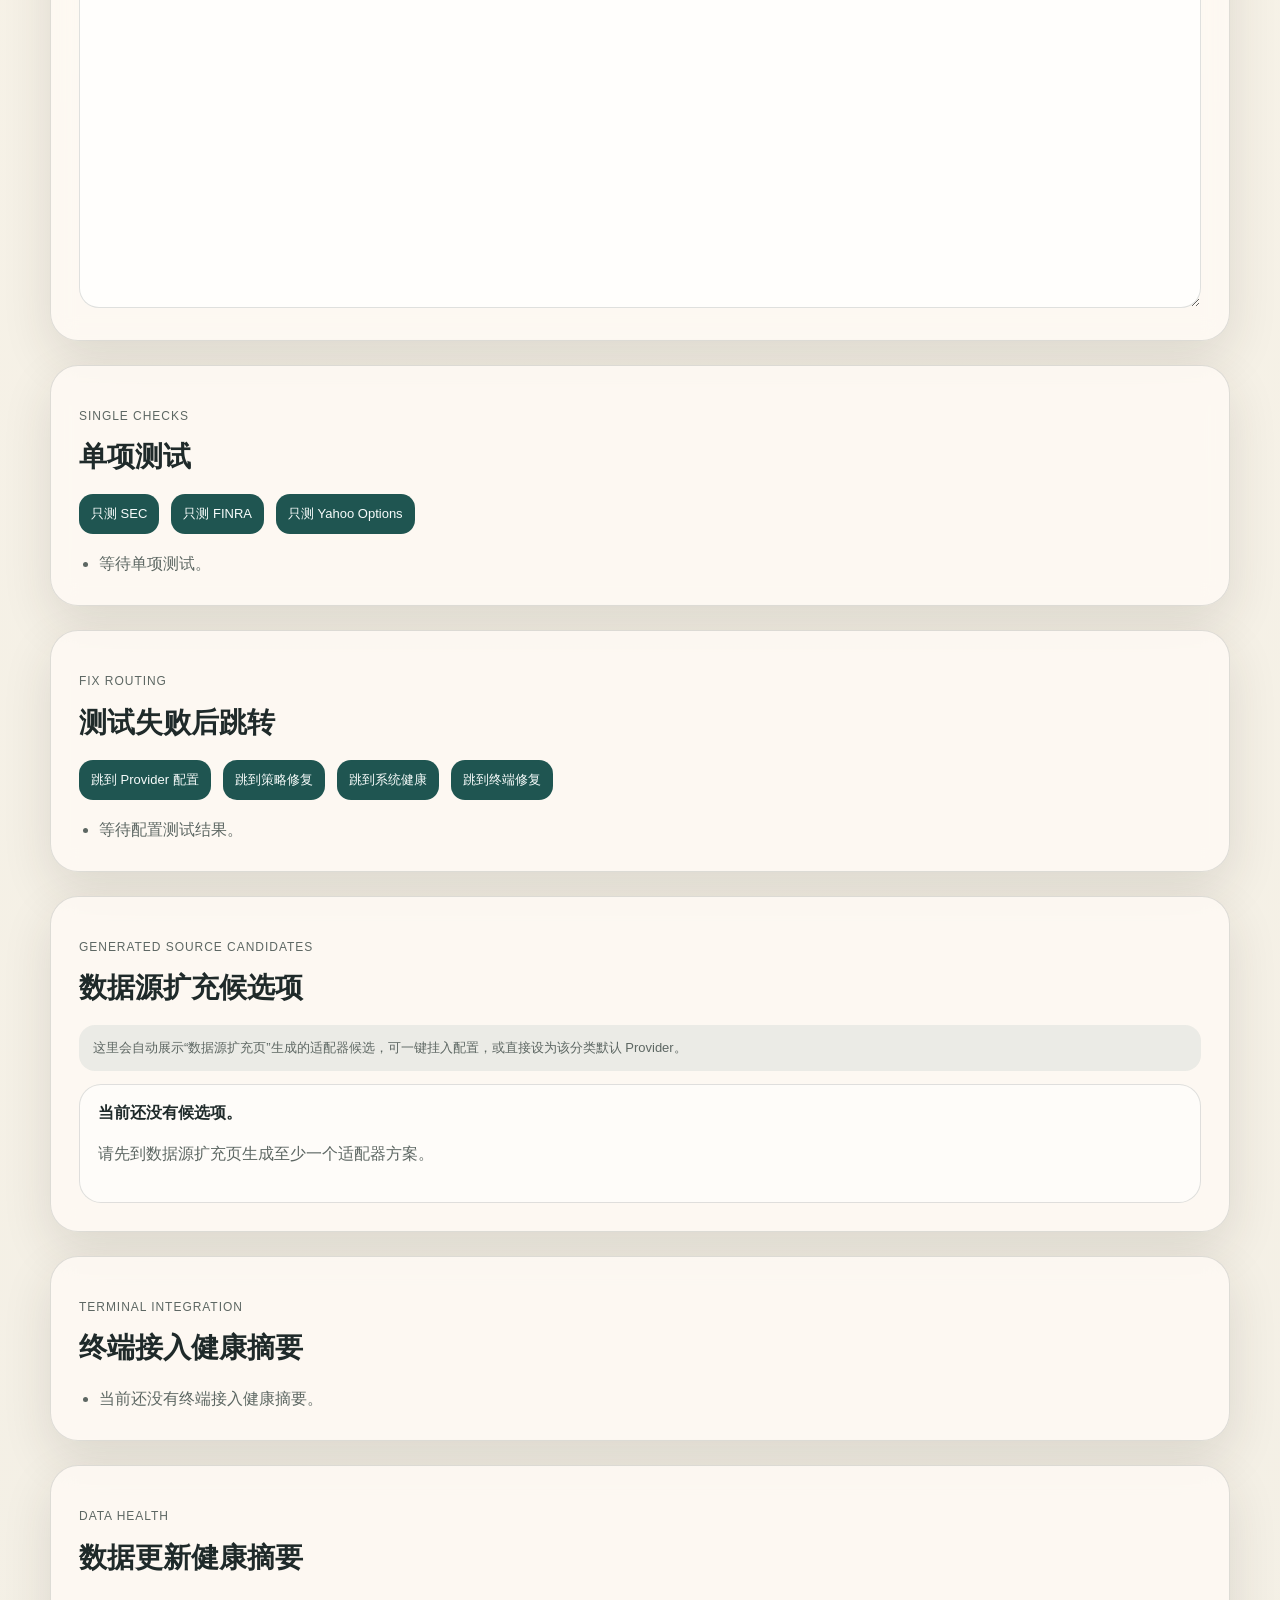
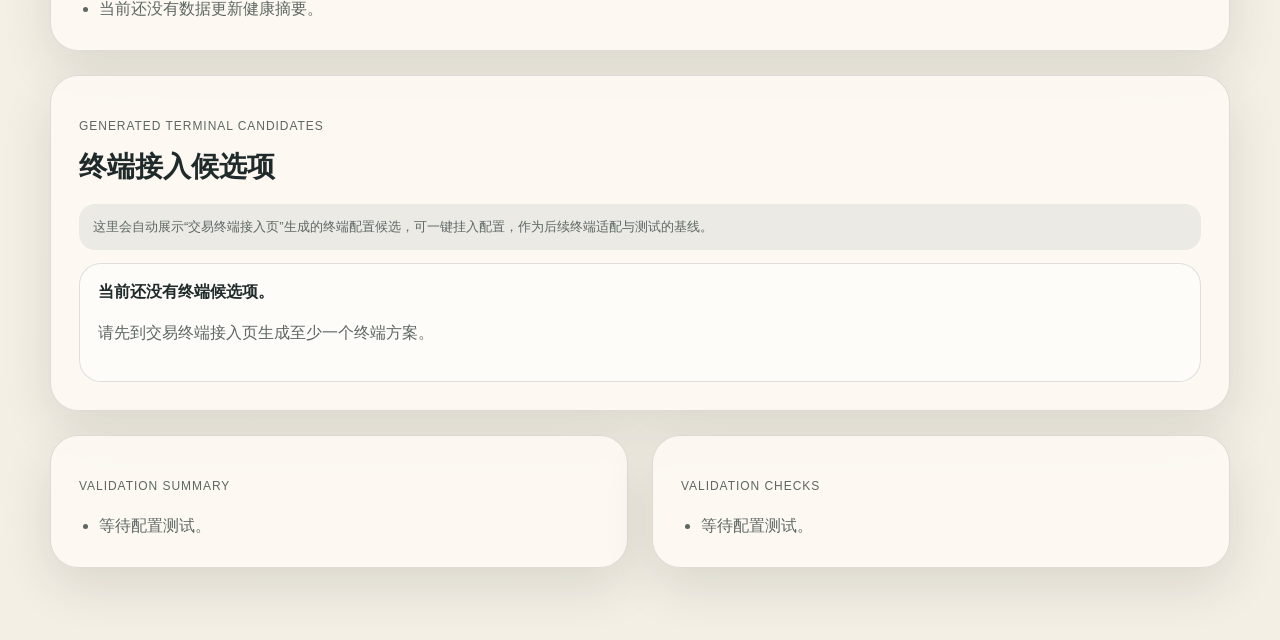
==== commit 777cb35c: "个人交易助手" ====
--- a/src/sentinel_alpha/webapp/static/pages/configuration.html
+++ b/src/sentinel_alpha/webapp/static/pages/configuration.html
@@ -15,6 +15,14 @@
       <p class="eyebrow">Configuration</p>
       <h1>配置管理与自动测试</h1>
       <p class="profiler-note" id="config-note">加载当前配置中。</p>
+    </section>
+
+    <section class="panel">
+      <p class="eyebrow">LLM Providers</p>
+      <h2>LLM Key 与模型运行摘要</h2>
+      <ul id="config-llm-health-list" class="result-list">
+        <li>当前还没有 LLM 运行摘要。</li>
+      </ul>
     </section>
 
     <section class="panel">
--- a/src/sentinel_alpha/webapp/static/styles.css
+++ b/src/sentinel_alpha/webapp/static/styles.css
@@ -19,6 +19,7 @@
   margin: 0;
   font-family: "Noto Sans SC", sans-serif;
   color: var(--ink);
+  overflow-x: hidden;
   background:
     radial-gradient(circle at top left, rgba(200, 92, 63, 0.18), transparent 30%),
     radial-gradient(circle at top right, rgba(31, 85, 81, 0.16), transparent 28%),
@@ -91,6 +92,20 @@
 .page-grid {
   display: grid;
   gap: 24px;
+  min-width: 0;
+}
+
+.page-shell {
+  width: min(1180px, calc(100% - 32px));
+  margin: 0 auto;
+  padding: 40px 0 72px;
+  display: grid;
+  gap: 24px;
+  min-width: 0;
+}
+
+.page-shell > * {
+  min-width: 0;
 }
 
 .hero,
@@ -246,6 +261,19 @@
 
 .panel {
   padding: 28px;
+  min-width: 0;
+  overflow: hidden;
+}
+
+.page-grid > *,
+.grid > *,
+.workflow-grid > *,
+.check-grid > *,
+.module-card-grid > *,
+.market-grid > *,
+.simulator-grid > *,
+.simulation-bottom > * {
+  min-width: 0;
 }
 
 .candidate-grid {
@@ -274,6 +302,7 @@
   color: #eef7f3;
   overflow: auto;
   white-space: pre-wrap;
+  overflow-wrap: anywhere;
   word-break: break-word;
   font: 12px/1.6 "SFMono-Regular", "Menlo", monospace;
 }
@@ -302,6 +331,53 @@
 
 .storage-table-wrap {
   overflow-x: auto;
+}
+
+.trade-status-badge {
+  display: inline-flex;
+  align-items: center;
+  justify-content: center;
+  min-width: 78px;
+  padding: 4px 10px;
+  border-radius: 999px;
+  font-size: 11px;
+  line-height: 1.2;
+  font-weight: 700;
+  letter-spacing: 0.03em;
+  white-space: nowrap;
+}
+
+.trade-status-filled {
+  background: rgba(52, 125, 83, 0.14);
+  color: #2a6844;
+}
+
+.trade-status-partial_fill {
+  background: rgba(190, 122, 26, 0.16);
+  color: #8a5315;
+}
+
+.trade-status-unfilled {
+  background: rgba(79, 92, 118, 0.14);
+  color: #42506a;
+}
+
+.trade-status-rejected {
+  background: rgba(171, 61, 61, 0.15);
+  color: #8d3030;
+}
+
+.trade-status-hold {
+  background: rgba(90, 82, 66, 0.14);
+  color: #6d5d42;
+}
+
+.trade-log-subnote {
+  margin-top: 6px;
+  font-size: 12px;
+  line-height: 1.5;
+  color: rgba(31, 42, 42, 0.68);
+  overflow-wrap: anywhere;
 }
 
 .module-card-grid {
@@ -395,6 +471,19 @@
   display: grid;
   grid-template-columns: repeat(2, minmax(0, 1fr));
   gap: 16px;
+}
+
+.two-column-grid {
+  display: grid;
+  grid-template-columns: repeat(2, minmax(0, 1fr));
+  gap: 24px;
+}
+
+.button-row {
+  display: flex;
+  flex-wrap: wrap;
+  gap: 12px;
+  margin-top: 12px;
 }
 
 .timeline-grid {
@@ -851,11 +940,13 @@
   grid-template-columns: repeat(2, minmax(0, 1fr));
   gap: 10px;
   margin-top: 12px;
+  min-width: 0;
 }
 
 .config-field {
   display: grid;
   gap: 8px;
+  min-width: 0;
 }
 
 .config-field span {
@@ -866,6 +957,8 @@
 }
 
 .config-field input {
+  width: 100%;
+  min-width: 0;
   border-radius: 14px;
   border: 1px solid var(--line);
   padding: 11px 12px;
@@ -999,6 +1092,7 @@
 .result-list {
   margin: 16px 0 0;
   padding-left: 20px;
+  overflow-wrap: anywhere;
 }
 
 .json-panel {
@@ -1012,10 +1106,50 @@
   font-size: 13px;
   line-height: 1.6;
   white-space: pre-wrap;
+  overflow-wrap: anywhere;
+  max-width: 100%;
+}
+
+.focus-highlight {
+  outline: 2px solid rgba(31, 85, 81, 0.32);
+  box-shadow: 0 0 0 6px rgba(31, 85, 81, 0.08);
+  transition: outline-color 180ms ease, box-shadow 180ms ease;
+}
+
+.global-error-stack {
+  position: fixed;
+  top: 16px;
+  right: 16px;
+  z-index: 9999;
+  display: flex;
+  flex-direction: column;
+  gap: 10px;
+  max-width: min(520px, calc(100vw - 32px));
+}
+
+.global-error-banner {
+  padding: 12px 14px;
+  border-radius: 14px;
+  border: 1px solid rgba(171, 61, 61, 0.28);
+  background: rgba(122, 31, 31, 0.94);
+  color: #fff7f5;
+  box-shadow: 0 18px 36px rgba(52, 20, 20, 0.22);
+  font-size: 13px;
+  line-height: 1.5;
+  overflow-wrap: anywhere;
+  opacity: 1;
+  transform: translateY(0);
+  transition: opacity 180ms ease, transform 180ms ease;
+}
+
+.global-error-banner-hide {
+  opacity: 0;
+  transform: translateY(-6px);
 }
 
 .config-editor {
   width: 100%;
+  max-width: 100%;
   min-height: 540px;
   resize: vertical;
   margin-top: 12px;
@@ -1072,8 +1206,15 @@
 }
 
 @media (max-width: 900px) {
+  .page,
+  .page-shell {
+    width: min(100%, calc(100% - 24px));
+    padding: 24px 0 48px;
+  }
+
   .hero,
   .two-up,
+  .two-column-grid,
   .architecture-grid,
   .workflow-grid,
   .simulator-grid,
